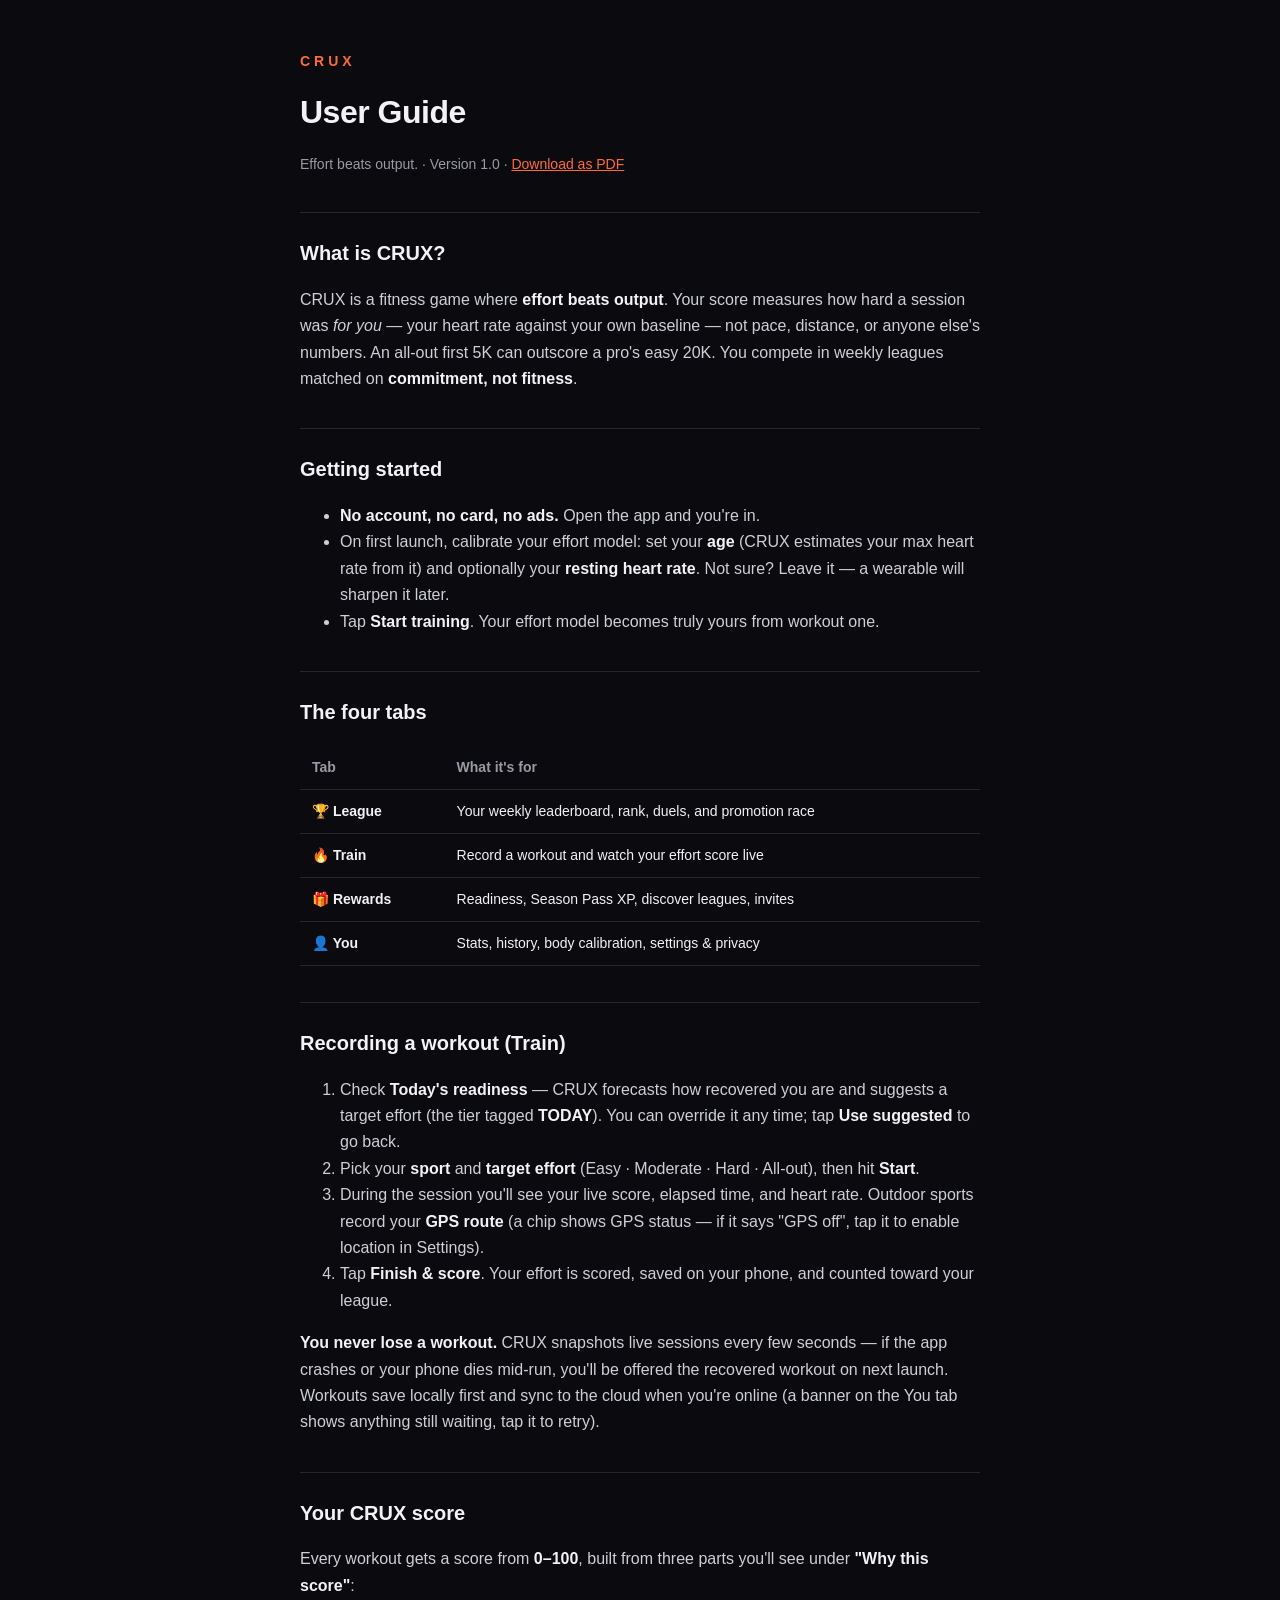
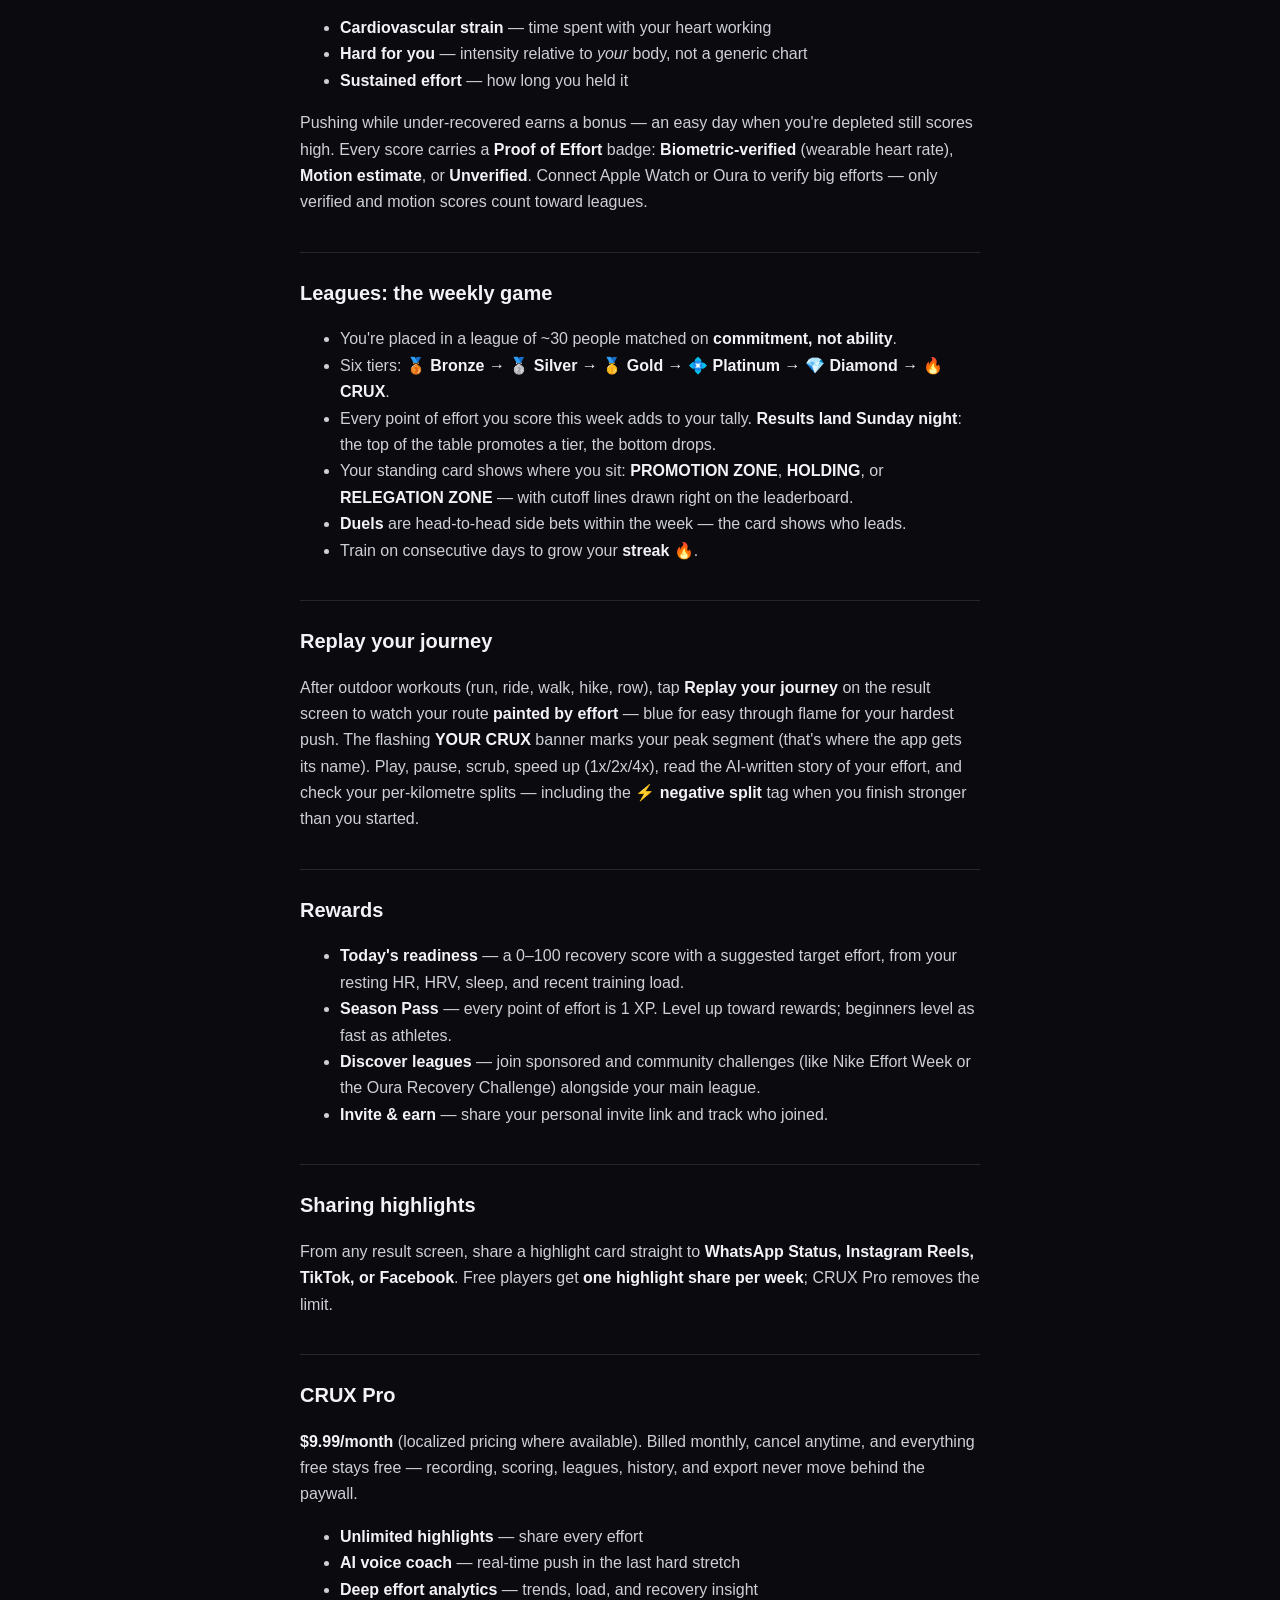
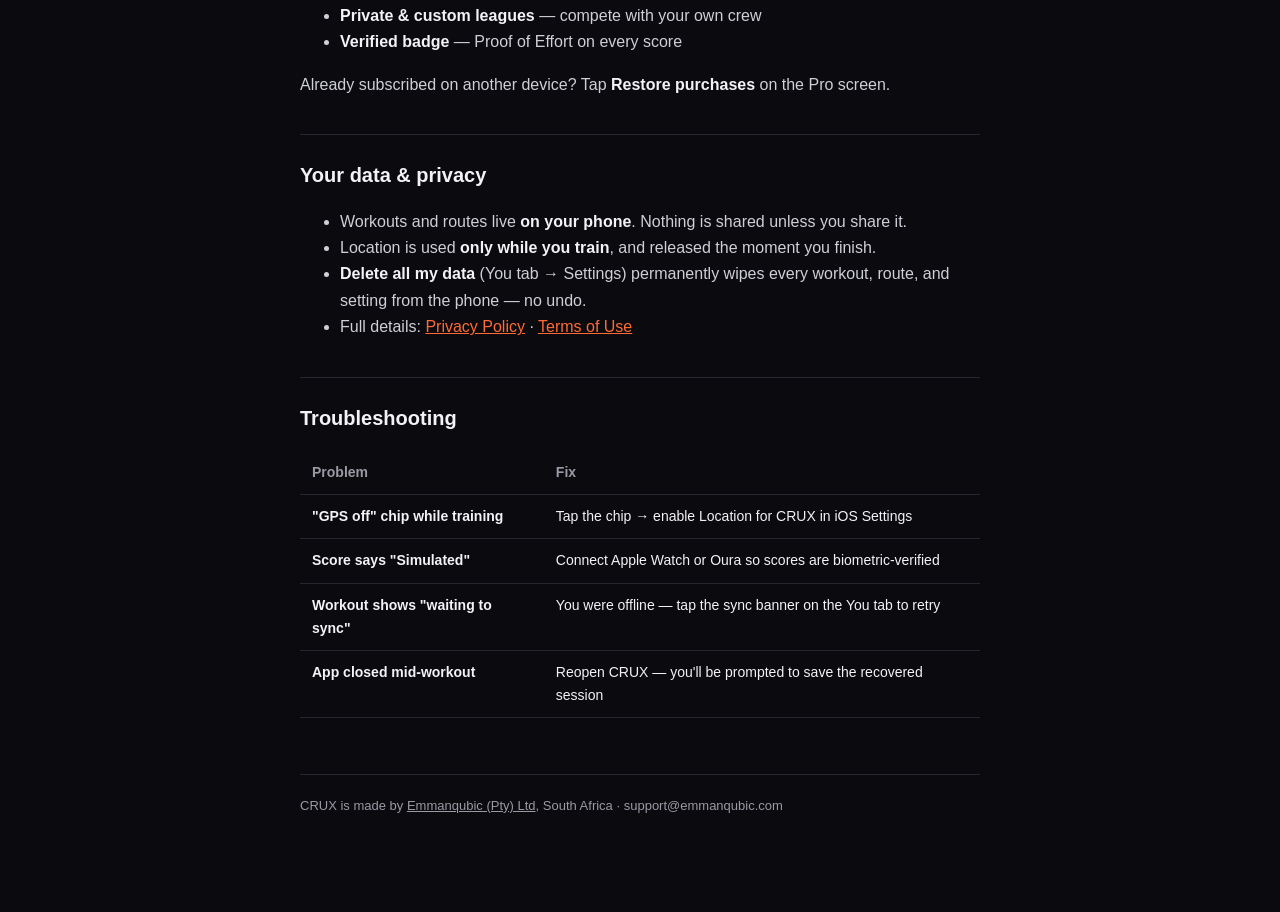
==== guide/index.html @ f01d379b "Add hosted user guide (/guide/) + downloadable PDF Co-Authored-By: Claude Fable 5 <noreply@anthropic" ====
<!doctype html>
<html lang="en">
<head>
<meta charset="utf-8">
<meta name="viewport" content="width=device-width, initial-scale=1">
<title>CRUX — User Guide</title>
<link rel="stylesheet" href="../style.css">
</head>
<body>
<main>
  <a class="brand" href="../">CRUX</a>
  <h1>User Guide</h1>
  <p class="meta">Effort beats output. · Version 1.0 · <a href="../CRUX-User-Guide.pdf">Download as PDF</a></p>

  <h2>What is CRUX?</h2>
  <p>CRUX is a fitness game where <strong>effort beats output</strong>. Your score measures how hard a session was <em>for you</em> — your heart rate against your own baseline — not pace, distance, or anyone else's numbers. An all-out first 5K can outscore a pro's easy 20K. You compete in weekly leagues matched on <strong>commitment, not fitness</strong>.</p>

  <h2>Getting started</h2>
  <ul>
    <li><strong>No account, no card, no ads.</strong> Open the app and you're in.</li>
    <li>On first launch, calibrate your effort model: set your <strong>age</strong> (CRUX estimates your max heart rate from it) and optionally your <strong>resting heart rate</strong>. Not sure? Leave it — a wearable will sharpen it later.</li>
    <li>Tap <strong>Start training</strong>. Your effort model becomes truly yours from workout one.</li>
  </ul>

  <h2>The four tabs</h2>
  <table>
    <tr><th>Tab</th><th>What it's for</th></tr>
    <tr><td>🏆 League</td><td>Your weekly leaderboard, rank, duels, and promotion race</td></tr>
    <tr><td>🔥 Train</td><td>Record a workout and watch your effort score live</td></tr>
    <tr><td>🎁 Rewards</td><td>Readiness, Season Pass XP, discover leagues, invites</td></tr>
    <tr><td>👤 You</td><td>Stats, history, body calibration, settings &amp; privacy</td></tr>
  </table>

  <h2>Recording a workout (Train)</h2>
  <ol>
    <li>Check <strong>Today's readiness</strong> — CRUX forecasts how recovered you are and suggests a target effort (the tier tagged <strong>TODAY</strong>). You can override it any time; tap <strong>Use suggested</strong> to go back.</li>
    <li>Pick your <strong>sport</strong> and <strong>target effort</strong> (Easy · Moderate · Hard · All-out), then hit <strong>Start</strong>.</li>
    <li>During the session you'll see your live score, elapsed time, and heart rate. Outdoor sports record your <strong>GPS route</strong> (a chip shows GPS status — if it says "GPS off", tap it to enable location in Settings).</li>
    <li>Tap <strong>Finish &amp; score</strong>. Your effort is scored, saved on your phone, and counted toward your league.</li>
  </ol>
  <p><strong>You never lose a workout.</strong> CRUX snapshots live sessions every few seconds — if the app crashes or your phone dies mid-run, you'll be offered the recovered workout on next launch. Workouts save locally first and sync to the cloud when you're online (a banner on the You tab shows anything still waiting, tap it to retry).</p>

  <h2>Your CRUX score</h2>
  <p>Every workout gets a score from <strong>0–100</strong>, built from three parts you'll see under <strong>"Why this score"</strong>:</p>
  <ul>
    <li><strong>Cardiovascular strain</strong> — time spent with your heart working</li>
    <li><strong>Hard for you</strong> — intensity relative to <em>your</em> body, not a generic chart</li>
    <li><strong>Sustained effort</strong> — how long you held it</li>
  </ul>
  <p>Pushing while under-recovered earns a bonus — an easy day when you're depleted still scores high. Every score carries a <strong>Proof of Effort</strong> badge: <strong>Biometric-verified</strong> (wearable heart rate), <strong>Motion estimate</strong>, or <strong>Unverified</strong>. Connect Apple Watch or Oura to verify big efforts — only verified and motion scores count toward leagues.</p>

  <h2>Leagues: the weekly game</h2>
  <ul>
    <li>You're placed in a league of ~30 people matched on <strong>commitment, not ability</strong>.</li>
    <li>Six tiers: <strong>🥉 Bronze → 🥈 Silver → 🥇 Gold → 💠 Platinum → 💎 Diamond → 🔥 CRUX</strong>.</li>
    <li>Every point of effort you score this week adds to your tally. <strong>Results land Sunday night</strong>: the top of the table promotes a tier, the bottom drops.</li>
    <li>Your standing card shows where you sit: <strong>PROMOTION ZONE</strong>, <strong>HOLDING</strong>, or <strong>RELEGATION ZONE</strong> — with cutoff lines drawn right on the leaderboard.</li>
    <li><strong>Duels</strong> are head-to-head side bets within the week — the card shows who leads.</li>
    <li>Train on consecutive days to grow your <strong>streak</strong> 🔥.</li>
  </ul>

  <h2>Replay your journey</h2>
  <p>After outdoor workouts (run, ride, walk, hike, row), tap <strong>Replay your journey</strong> on the result screen to watch your route <strong>painted by effort</strong> — blue for easy through flame for your hardest push. The flashing <strong>YOUR CRUX</strong> banner marks your peak segment (that's where the app gets its name). Play, pause, scrub, speed up (1x/2x/4x), read the AI-written story of your effort, and check your per-kilometre splits — including the <strong>⚡ negative split</strong> tag when you finish stronger than you started.</p>

  <h2>Rewards</h2>
  <ul>
    <li><strong>Today's readiness</strong> — a 0–100 recovery score with a suggested target effort, from your resting HR, HRV, sleep, and recent training load.</li>
    <li><strong>Season Pass</strong> — every point of effort is 1 XP. Level up toward rewards; beginners level as fast as athletes.</li>
    <li><strong>Discover leagues</strong> — join sponsored and community challenges (like Nike Effort Week or the Oura Recovery Challenge) alongside your main league.</li>
    <li><strong>Invite &amp; earn</strong> — share your personal invite link and track who joined.</li>
  </ul>

  <h2>Sharing highlights</h2>
  <p>From any result screen, share a highlight card straight to <strong>WhatsApp Status, Instagram Reels, TikTok, or Facebook</strong>. Free players get <strong>one highlight share per week</strong>; CRUX Pro removes the limit.</p>

  <h2>CRUX Pro</h2>
  <p><strong>$9.99/month</strong> (localized pricing where available). Billed monthly, cancel anytime, and everything free stays free — recording, scoring, leagues, history, and export never move behind the paywall.</p>
  <ul>
    <li><strong>Unlimited highlights</strong> — share every effort</li>
    <li><strong>AI voice coach</strong> — real-time push in the last hard stretch</li>
    <li><strong>Deep effort analytics</strong> — trends, load, and recovery insight</li>
    <li><strong>Private &amp; custom leagues</strong> — compete with your own crew</li>
    <li><strong>Verified badge</strong> — Proof of Effort on every score</li>
  </ul>
  <p>Already subscribed on another device? Tap <strong>Restore purchases</strong> on the Pro screen.</p>

  <h2>Your data &amp; privacy</h2>
  <ul>
    <li>Workouts and routes live <strong>on your phone</strong>. Nothing is shared unless you share it.</li>
    <li>Location is used <strong>only while you train</strong>, and released the moment you finish.</li>
    <li><strong>Delete all my data</strong> (You tab → Settings) permanently wipes every workout, route, and setting from the phone — no undo.</li>
    <li>Full details: <a href="../privacy/">Privacy Policy</a> · <a href="../terms/">Terms of Use</a></li>
  </ul>

  <h2>Troubleshooting</h2>
  <table>
    <tr><th>Problem</th><th>Fix</th></tr>
    <tr><td>"GPS off" chip while training</td><td>Tap the chip → enable Location for CRUX in iOS Settings</td></tr>
    <tr><td>Score says "Simulated"</td><td>Connect Apple Watch or Oura so scores are biometric-verified</td></tr>
    <tr><td>Workout shows "waiting to sync"</td><td>You were offline — tap the sync banner on the You tab to retry</td></tr>
    <tr><td>App closed mid-workout</td><td>Reopen CRUX — you'll be prompted to save the recovered session</td></tr>
  </table>

  <footer>CRUX is made by <a href="https://emmanqubic.com">Emmanqubic (Pty) Ltd</a>, South Africa · support@emmanqubic.com</footer>
</main>
</body>
</html>
---- style.css ----
:root {
  --bg: #0a0a0f;
  --surface: #15151d;
  --text: #f2f2f7;
  --muted: #9a9aa5;
  --flame: #ff6b35;
  --hairline: #26262f;
}
* { box-sizing: border-box; }
body {
  margin: 0;
  background: var(--bg);
  color: var(--text);
  font: 16px/1.65 -apple-system, BlinkMacSystemFont, "Segoe UI", Roboto, sans-serif;
  -webkit-font-smoothing: antialiased;
}
main { max-width: 720px; margin: 0 auto; padding: 48px 20px 96px; }
.brand { color: var(--flame); font-weight: 800; letter-spacing: 4px; font-size: 14px; text-decoration: none; }
h1 { font-size: 32px; letter-spacing: -0.5px; margin: 12px 0 4px; }
h2 { font-size: 20px; margin-top: 36px; border-top: 1px solid var(--hairline); padding-top: 24px; }
.meta { color: var(--muted); font-size: 14px; margin-bottom: 28px; }
p, li { color: #cfcfd8; }
strong { color: var(--text); }
a { color: var(--flame); }
table { width: 100%; border-collapse: collapse; font-size: 14px; margin: 16px 0; }
th, td { text-align: left; padding: 10px 12px; border-bottom: 1px solid var(--hairline); vertical-align: top; }
th { color: var(--muted); font-weight: 700; }
tr td:first-child { color: var(--text); font-weight: 600; }
.card { background: var(--surface); border: 1px solid var(--hairline); border-radius: 14px; padding: 4px 20px; margin: 20px 0; }
footer { color: var(--muted); font-size: 13px; margin-top: 56px; border-top: 1px solid var(--hairline); padding-top: 20px; }
footer a { color: var(--muted); }
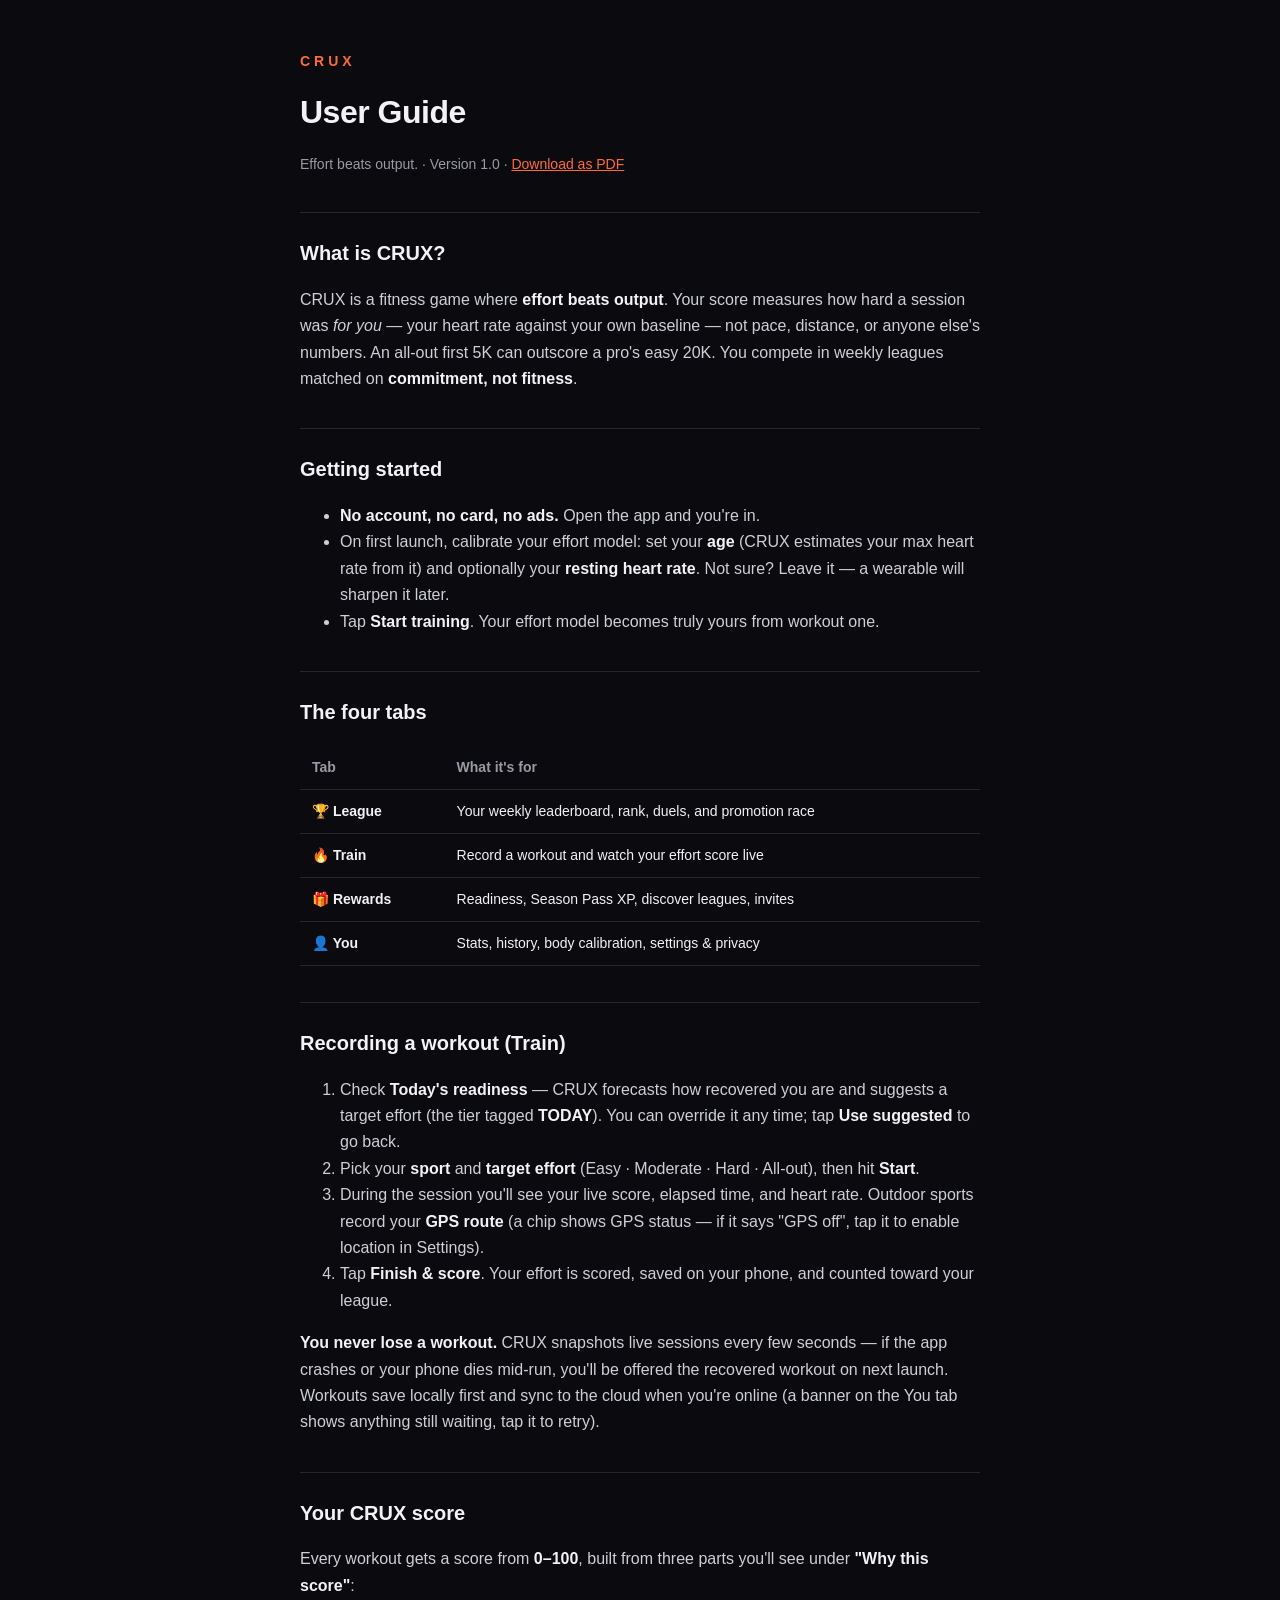
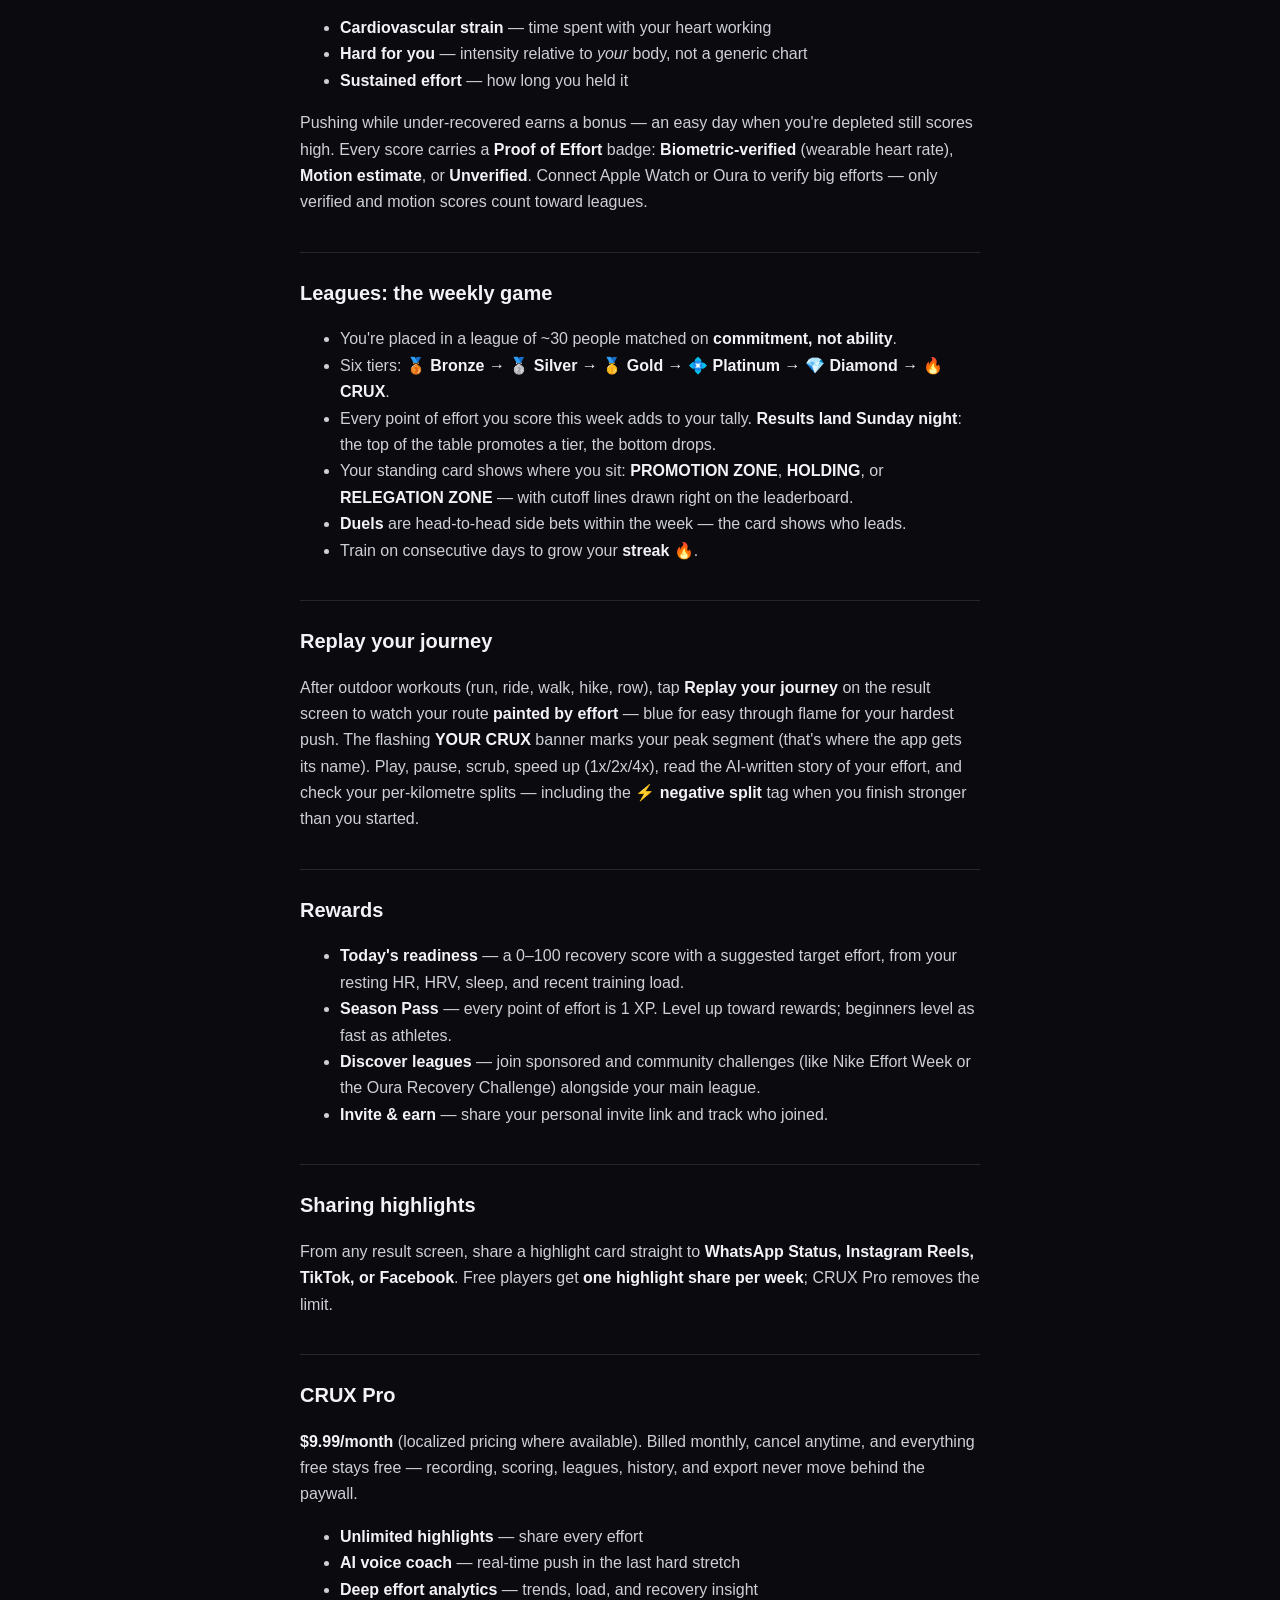
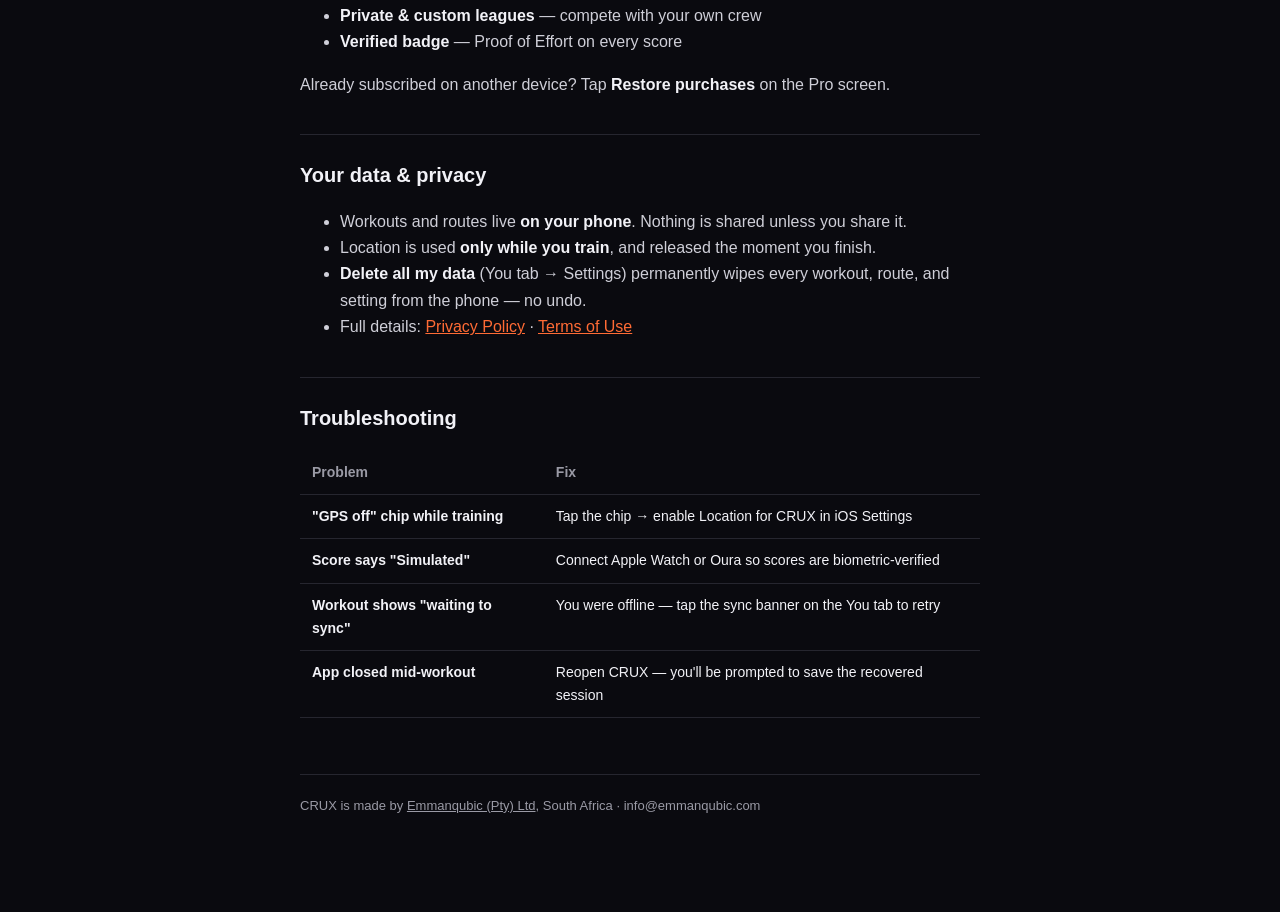
==== commit 8532150d: "Link user guide from landing page; align contact email Co-Authored-By: Claude Fable 5 <noreply@anthr" ====
--- a/guide/index.html
+++ b/guide/index.html
@@ -101,7 +101,7 @@
     <tr><td>App closed mid-workout</td><td>Reopen CRUX — you'll be prompted to save the recovered session</td></tr>
   </table>
 
-  <footer>CRUX is made by <a href="https://emmanqubic.com">Emmanqubic (Pty) Ltd</a>, South Africa · support@emmanqubic.com</footer>
+  <footer>CRUX is made by <a href="https://emmanqubic.com">Emmanqubic (Pty) Ltd</a>, South Africa · info@emmanqubic.com</footer>
 </main>
 </body>
 </html>
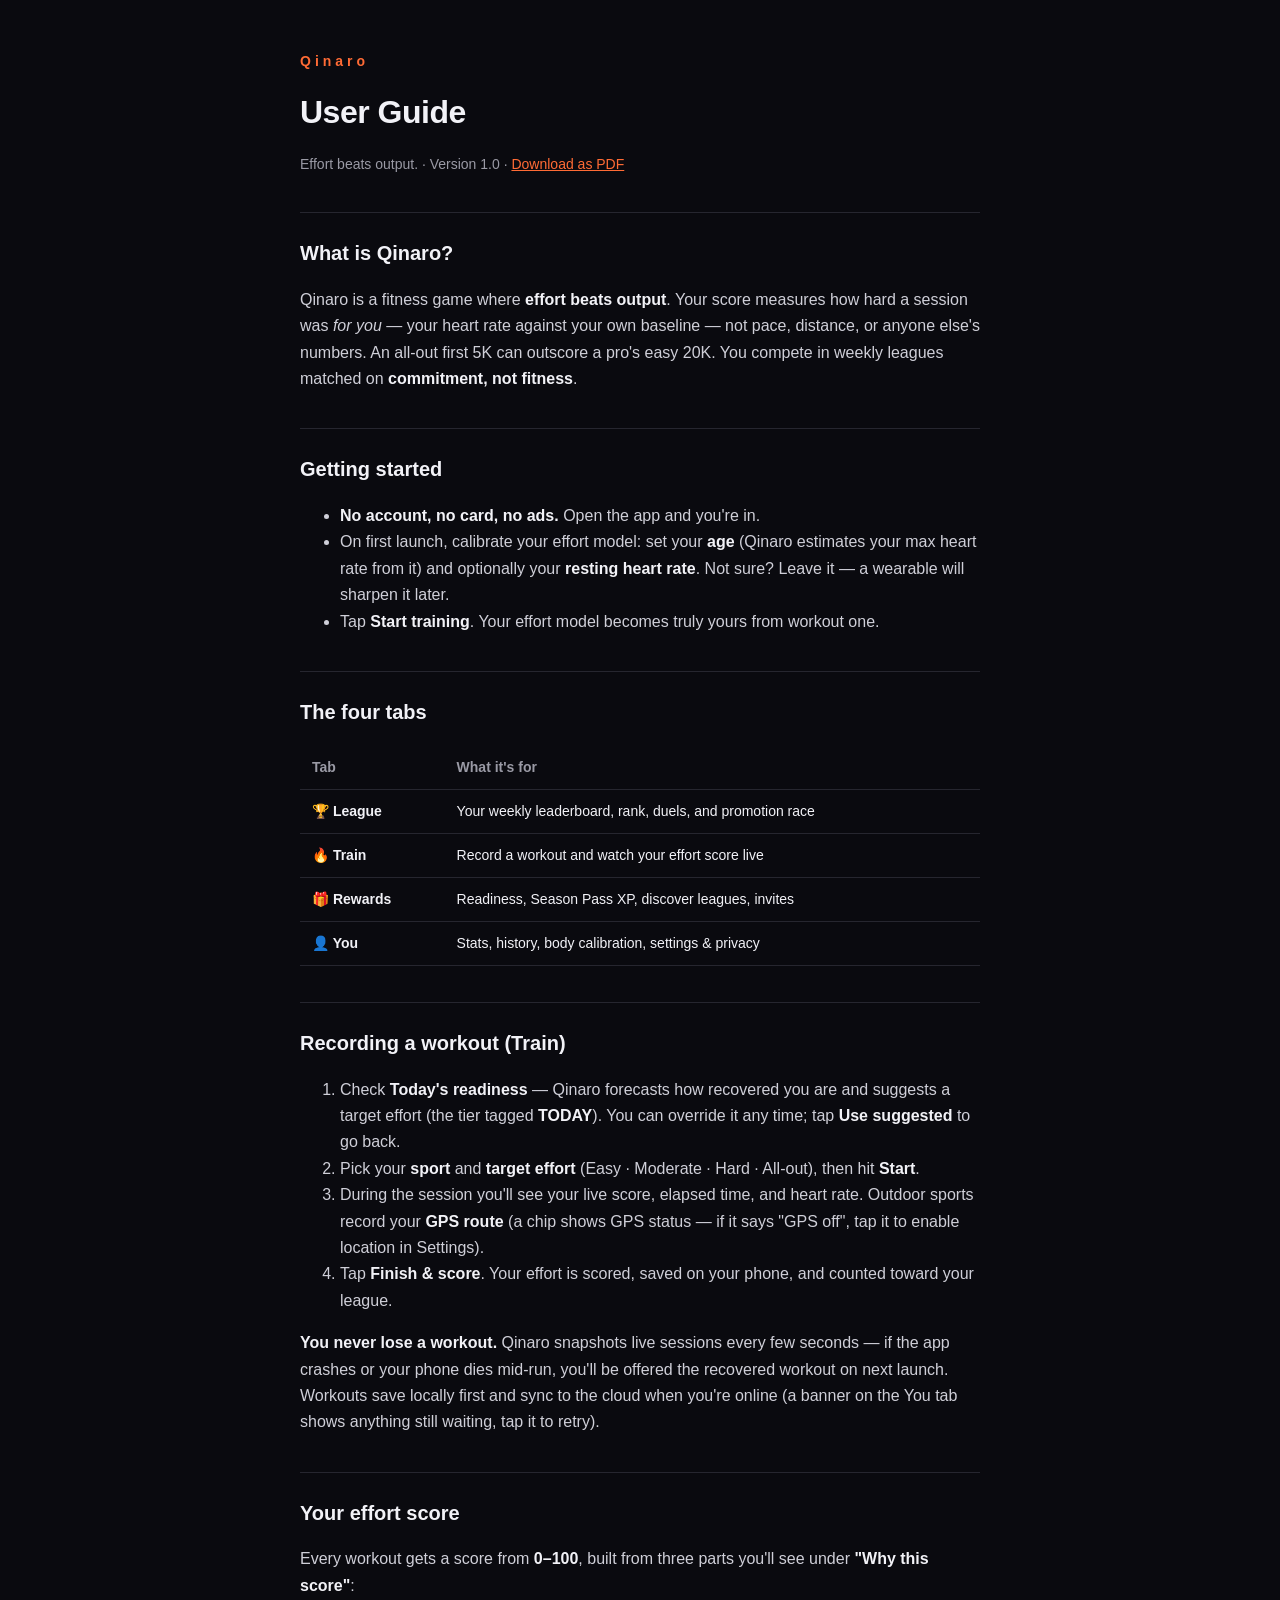
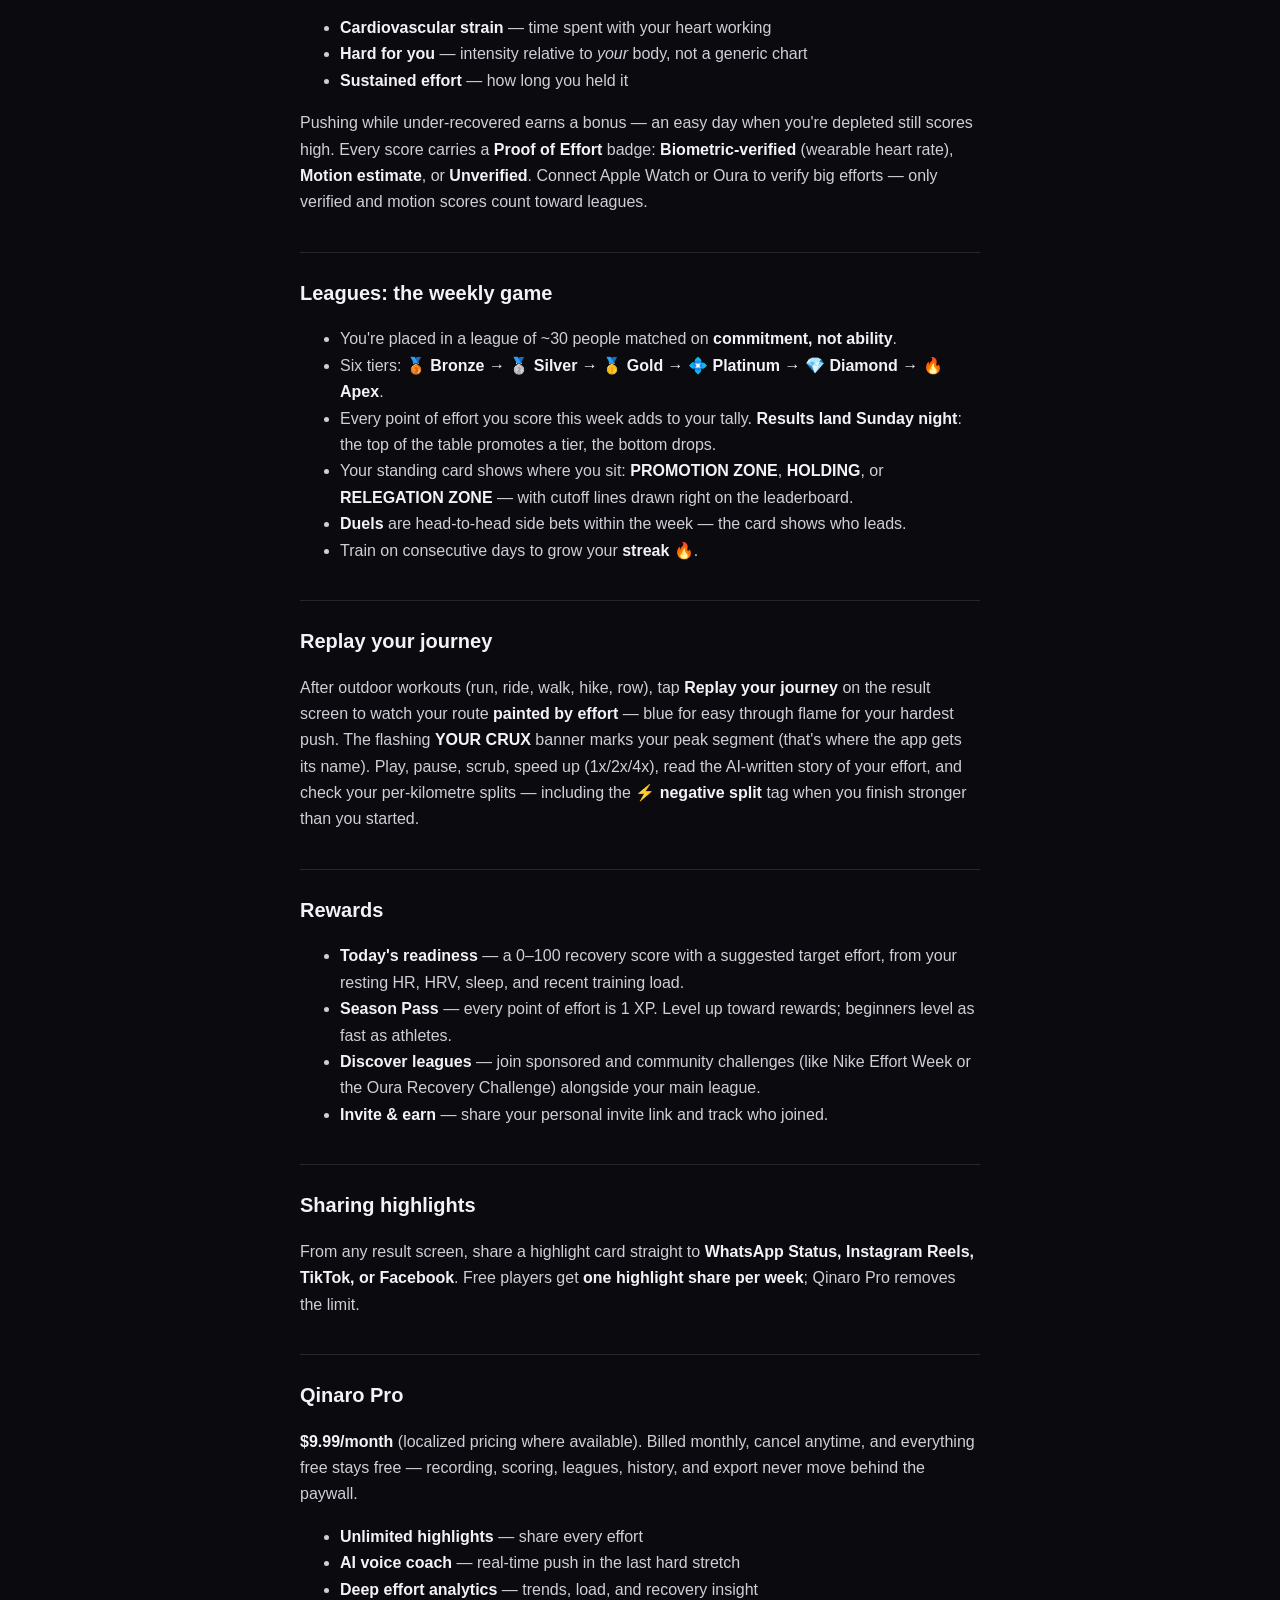
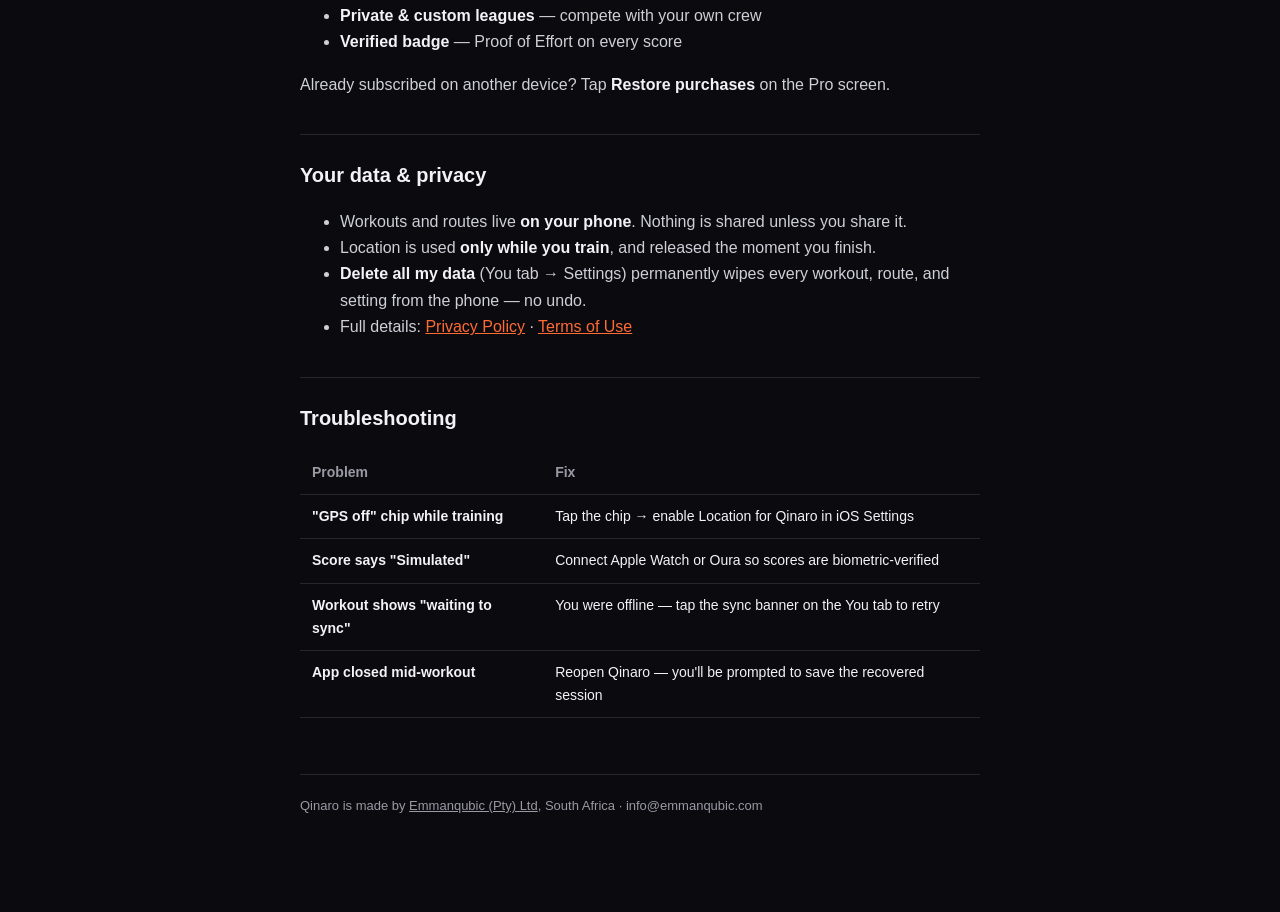
==== commit fdce2089: "Rebrand legal pages to Qinaro (top tier -> Apex; keep the "crux" route term) CRUX -> Qinaro across t" ====
--- a/guide/index.html
+++ b/guide/index.html
@@ -3,22 +3,22 @@
 <head>
 <meta charset="utf-8">
 <meta name="viewport" content="width=device-width, initial-scale=1">
-<title>CRUX — User Guide</title>
+<title>Qinaro — User Guide</title>
 <link rel="stylesheet" href="../style.css">
 </head>
 <body>
 <main>
-  <a class="brand" href="../">CRUX</a>
+  <a class="brand" href="../">Qinaro</a>
   <h1>User Guide</h1>
   <p class="meta">Effort beats output. · Version 1.0 · <a href="../CRUX-User-Guide.pdf">Download as PDF</a></p>
 
-  <h2>What is CRUX?</h2>
-  <p>CRUX is a fitness game where <strong>effort beats output</strong>. Your score measures how hard a session was <em>for you</em> — your heart rate against your own baseline — not pace, distance, or anyone else's numbers. An all-out first 5K can outscore a pro's easy 20K. You compete in weekly leagues matched on <strong>commitment, not fitness</strong>.</p>
+  <h2>What is Qinaro?</h2>
+  <p>Qinaro is a fitness game where <strong>effort beats output</strong>. Your score measures how hard a session was <em>for you</em> — your heart rate against your own baseline — not pace, distance, or anyone else's numbers. An all-out first 5K can outscore a pro's easy 20K. You compete in weekly leagues matched on <strong>commitment, not fitness</strong>.</p>
 
   <h2>Getting started</h2>
   <ul>
     <li><strong>No account, no card, no ads.</strong> Open the app and you're in.</li>
-    <li>On first launch, calibrate your effort model: set your <strong>age</strong> (CRUX estimates your max heart rate from it) and optionally your <strong>resting heart rate</strong>. Not sure? Leave it — a wearable will sharpen it later.</li>
+    <li>On first launch, calibrate your effort model: set your <strong>age</strong> (Qinaro estimates your max heart rate from it) and optionally your <strong>resting heart rate</strong>. Not sure? Leave it — a wearable will sharpen it later.</li>
     <li>Tap <strong>Start training</strong>. Your effort model becomes truly yours from workout one.</li>
   </ul>
 
@@ -33,14 +33,14 @@
 
   <h2>Recording a workout (Train)</h2>
   <ol>
-    <li>Check <strong>Today's readiness</strong> — CRUX forecasts how recovered you are and suggests a target effort (the tier tagged <strong>TODAY</strong>). You can override it any time; tap <strong>Use suggested</strong> to go back.</li>
+    <li>Check <strong>Today's readiness</strong> — Qinaro forecasts how recovered you are and suggests a target effort (the tier tagged <strong>TODAY</strong>). You can override it any time; tap <strong>Use suggested</strong> to go back.</li>
     <li>Pick your <strong>sport</strong> and <strong>target effort</strong> (Easy · Moderate · Hard · All-out), then hit <strong>Start</strong>.</li>
     <li>During the session you'll see your live score, elapsed time, and heart rate. Outdoor sports record your <strong>GPS route</strong> (a chip shows GPS status — if it says "GPS off", tap it to enable location in Settings).</li>
     <li>Tap <strong>Finish &amp; score</strong>. Your effort is scored, saved on your phone, and counted toward your league.</li>
   </ol>
-  <p><strong>You never lose a workout.</strong> CRUX snapshots live sessions every few seconds — if the app crashes or your phone dies mid-run, you'll be offered the recovered workout on next launch. Workouts save locally first and sync to the cloud when you're online (a banner on the You tab shows anything still waiting, tap it to retry).</p>
+  <p><strong>You never lose a workout.</strong> Qinaro snapshots live sessions every few seconds — if the app crashes or your phone dies mid-run, you'll be offered the recovered workout on next launch. Workouts save locally first and sync to the cloud when you're online (a banner on the You tab shows anything still waiting, tap it to retry).</p>
 
-  <h2>Your CRUX score</h2>
+  <h2>Your effort score</h2>
   <p>Every workout gets a score from <strong>0–100</strong>, built from three parts you'll see under <strong>"Why this score"</strong>:</p>
   <ul>
     <li><strong>Cardiovascular strain</strong> — time spent with your heart working</li>
@@ -52,7 +52,7 @@
   <h2>Leagues: the weekly game</h2>
   <ul>
     <li>You're placed in a league of ~30 people matched on <strong>commitment, not ability</strong>.</li>
-    <li>Six tiers: <strong>🥉 Bronze → 🥈 Silver → 🥇 Gold → 💠 Platinum → 💎 Diamond → 🔥 CRUX</strong>.</li>
+    <li>Six tiers: <strong>🥉 Bronze → 🥈 Silver → 🥇 Gold → 💠 Platinum → 💎 Diamond → 🔥 Apex</strong>.</li>
     <li>Every point of effort you score this week adds to your tally. <strong>Results land Sunday night</strong>: the top of the table promotes a tier, the bottom drops.</li>
     <li>Your standing card shows where you sit: <strong>PROMOTION ZONE</strong>, <strong>HOLDING</strong>, or <strong>RELEGATION ZONE</strong> — with cutoff lines drawn right on the leaderboard.</li>
     <li><strong>Duels</strong> are head-to-head side bets within the week — the card shows who leads.</li>
@@ -71,9 +71,9 @@
   </ul>
 
   <h2>Sharing highlights</h2>
-  <p>From any result screen, share a highlight card straight to <strong>WhatsApp Status, Instagram Reels, TikTok, or Facebook</strong>. Free players get <strong>one highlight share per week</strong>; CRUX Pro removes the limit.</p>
+  <p>From any result screen, share a highlight card straight to <strong>WhatsApp Status, Instagram Reels, TikTok, or Facebook</strong>. Free players get <strong>one highlight share per week</strong>; Qinaro Pro removes the limit.</p>
 
-  <h2>CRUX Pro</h2>
+  <h2>Qinaro Pro</h2>
   <p><strong>$9.99/month</strong> (localized pricing where available). Billed monthly, cancel anytime, and everything free stays free — recording, scoring, leagues, history, and export never move behind the paywall.</p>
   <ul>
     <li><strong>Unlimited highlights</strong> — share every effort</li>
@@ -95,13 +95,13 @@
   <h2>Troubleshooting</h2>
   <table>
     <tr><th>Problem</th><th>Fix</th></tr>
-    <tr><td>"GPS off" chip while training</td><td>Tap the chip → enable Location for CRUX in iOS Settings</td></tr>
+    <tr><td>"GPS off" chip while training</td><td>Tap the chip → enable Location for Qinaro in iOS Settings</td></tr>
     <tr><td>Score says "Simulated"</td><td>Connect Apple Watch or Oura so scores are biometric-verified</td></tr>
     <tr><td>Workout shows "waiting to sync"</td><td>You were offline — tap the sync banner on the You tab to retry</td></tr>
-    <tr><td>App closed mid-workout</td><td>Reopen CRUX — you'll be prompted to save the recovered session</td></tr>
+    <tr><td>App closed mid-workout</td><td>Reopen Qinaro — you'll be prompted to save the recovered session</td></tr>
   </table>
 
-  <footer>CRUX is made by <a href="https://emmanqubic.com">Emmanqubic (Pty) Ltd</a>, South Africa · info@emmanqubic.com</footer>
+  <footer>Qinaro is made by <a href="https://emmanqubic.com">Emmanqubic (Pty) Ltd</a>, South Africa · info@emmanqubic.com</footer>
 </main>
 </body>
 </html>
